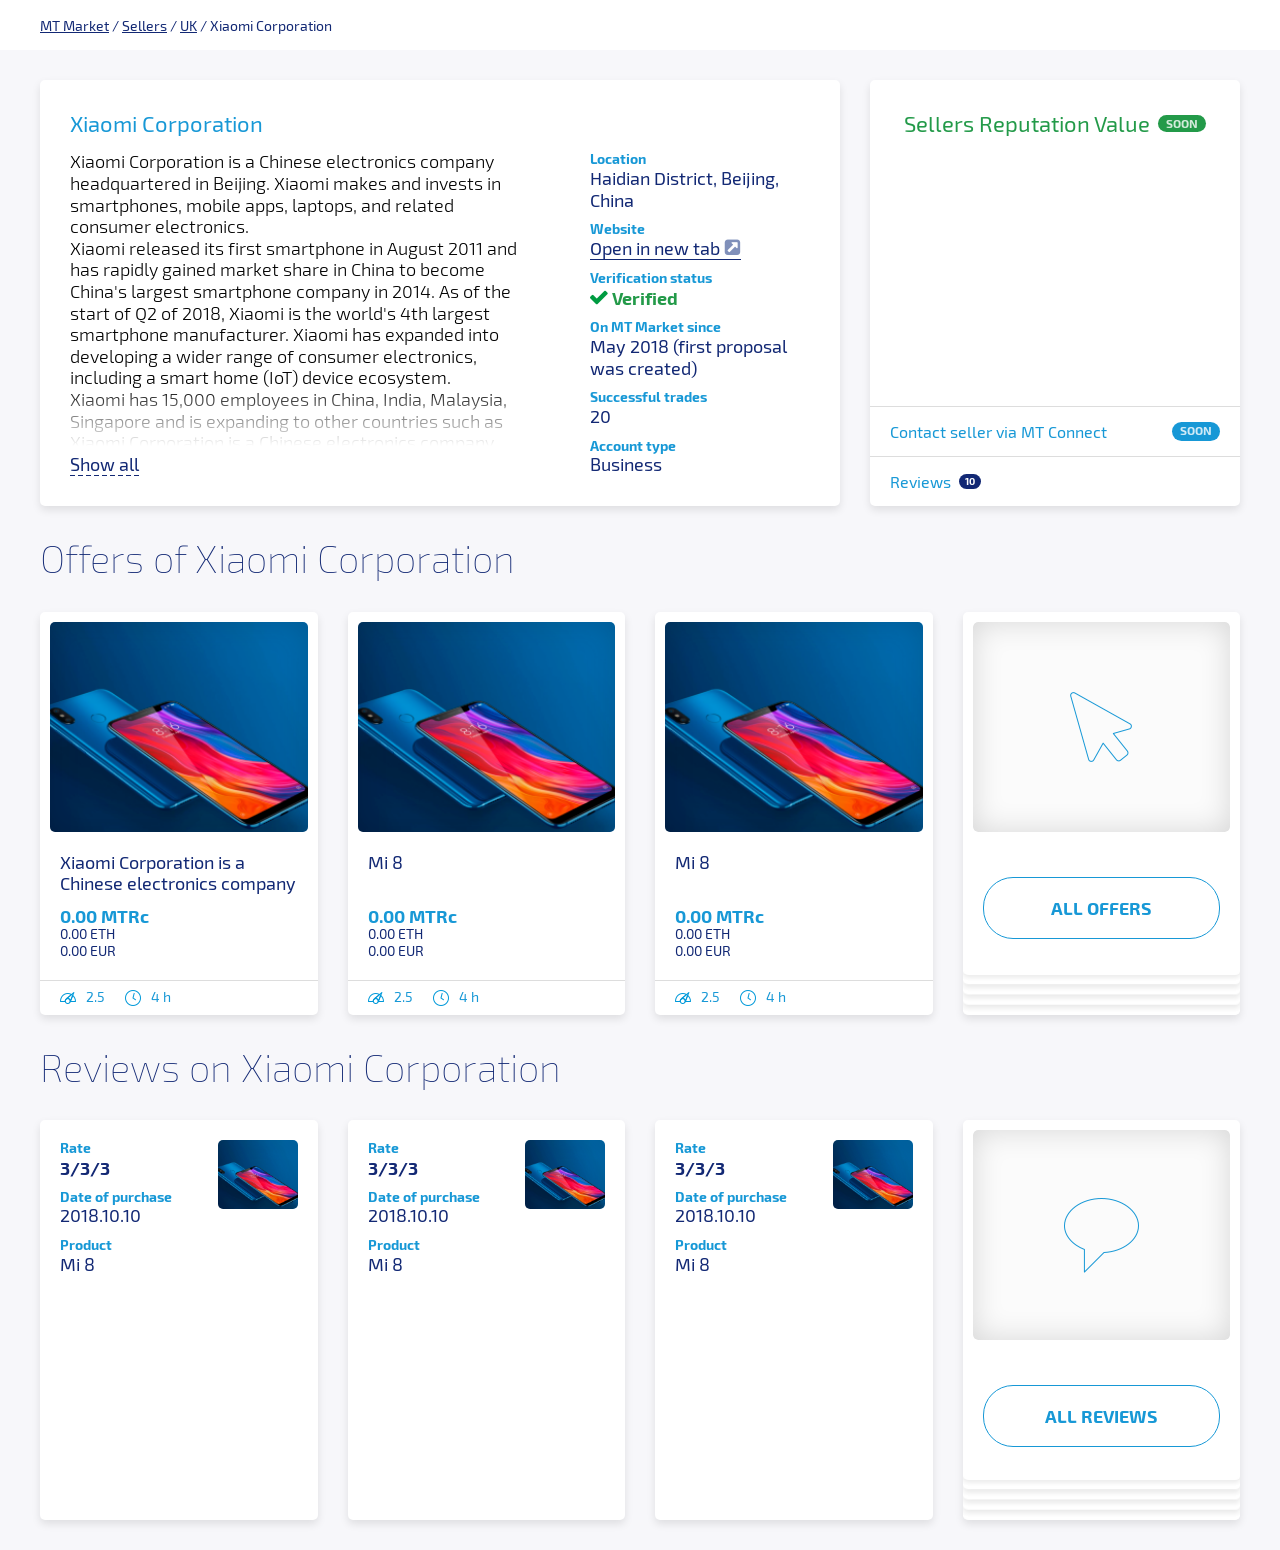
==== home.html @ 1fbaf32f "Heroku static site" ====
<html>
<head>
    <meta charset="UTF-8">
    <link rel="stylesheet" href="assets/css/reset.css">
    <link rel="stylesheet" href="assets/css/fonts.css">
    <link rel="stylesheet" href="assets/css/common.css">
    <link rel="stylesheet" href="assets/css/dashboard.css">
</head>
<body>
    <div>
        <div class="breadcrumbs">
            <div class="wrapper">
                <div class="breadcrumbs__list">
                    <span class="breadcrumbs__item">
                        <span class="link">MT Market</span>
                    </span>
                    <span class="breadcrumbs__item">
                        <span class="link">Sellers</span>
                    </span>
                    <span class="breadcrumbs__item">
                        <span class="link">UK</span>
                    </span>
                    <span class="breadcrumbs__item">Xiaomi Corporation</span>
                </div>
            </div>
        </div>
        <div class="dashboard">
            <div class="wrapper">
                <div class="summary">
                    <div class="summary__item info">
                        <div class="info__header">Xiaomi Corporation</div>
                        <div class="info__body">
                            <div class="info__description">
                                <div class="description__text">
                                    <p>Xiaomi Corporation is a Chinese electronics company headquartered in Beijing. Xiaomi makes and invests in smartphones, mobile apps, laptops, and related consumer electronics.</p>
                                    <p>Xiaomi released its first smartphone in August 2011 and has rapidly gained market share in China to become China's largest smartphone company in 2014. As of the start of Q2 of 2018, Xiaomi is the world's 4th largest smartphone manufacturer. Xiaomi has expanded into developing a wider range of consumer electronics, including a smart home (IoT) device ecosystem.</p>
                                    <p>Xiaomi has 15,000 employees in China, India, Malaysia, Singapore and is expanding to other countries such as</p>
                                    <p>Xiaomi Corporation is a Chinese electronics company headquartered in Beijing. Xiaomi makes and invests in smartphones, mobile apps, laptops, and related consumer electronics.</p>
                                    <p>Xiaomi released its first smartphone in August 2011 and has rapidly gained market share in China to become China's largest smartphone company in 2014. As of the start of Q2 of 2018, Xiaomi is the world's 4th largest smartphone manufacturer. Xiaomi has expanded into developing a wider range of consumer electronics, including a smart home (IoT) device ecosystem.</p>
                                    <p>Xiaomi has 15,000 employees in China, India, Malaysia, Singapore and is expanding to other countries such as</p>
                                </div>
                                <div class="description__more">Show all</div>
                            </div>
                            <div class="info__list">
                                <div class="info__item">
                                    <div class="info__dt">Location</div>
                                    <div class="info__dd">Haidian District, Beijing, China</div>
                                </div>
                                <div class="info__item">
                                    <div class="info__dt">Website</div>
                                    <div class="info__dd">
                                        <div class="info__link">Open in new tab <img src="assets/images/link.png" alt=""/></div>
                                    </div>
                                </div>
                                <div class="info__item">
                                    <div class="info__dt">Verification status</div>
                                    <div class="info__dd">
                                        <img src="assets/images/verified.png" alt=""/>
                                        <span class="status--verified">Verified</span>
                                    </div>
                                </div>
                                <div class="info__item">
                                    <div class="info__dt">On MT Market since</div>
                                    <div class="info__dd">May 2018 (first proposal was created)</div>
                                </div>
                                <div class="info__item">
                                    <div class="info__dt">Successful trades</div>
                                    <div class="info__dd">20</div>
                                </div>
                                <div class="info__item">
                                    <div class="info__dt">Account type</div>
                                    <div class="info__dd">Business</div>
                                </div>
                            </div>
                        </div>
                    </div>
                    <div class="summary__item reputation">
                        <div class="reputation__header">
                            <span>Sellers Reputation Value</span>
                            <span class="badge badge--green">Soon</span>
                        </div>
                        <div class="reputation__body">
                            <div class="reputation__widget"></div>
                        </div>
                        <div class="reputation__section">
                            <div class="reputation__soon">
                                <span>Contact seller via MT Connect</span>
                                <span class="badge badge--blue">Soon</span>
                            </div>
                        </div>
                        <div class="reputation__section">
                            <span>Reviews</span>
                            <span class="badge badge--reviews">10</span>
                        </div>
                    </div>
                </div>
                <div class="offers">
                    <div class="offers__header">Offers of Xiaomi Corporation</div>
                    <div class="offers__body">
                        <div class="offers__item offer">
                            <div class="offer__body">
                                <div class="offer__cover" style="background-image: url(assets/images/147.png)"></div>
                                <div class="offer__text">
                                    <div class="offer__title">Xiaomi Corporation is a Chinese electronics company headquartered in Beijing. Xiaomi makes and invests in smartphones, mobile apps, laptops, and related consumer electronics.</div>
                                    <div class="offer__price price">
                                        <div class="price__mtr">0.00 MTRc</div>
                                        <div class="price__eth">0.00 ETH</div>
                                        <div class="price__eur">0.00 EUR</div>
                                    </div>
                                </div>
                            </div>
                            <div class="offer__footer">
                                <div class="offer__badge">
                                    <img class="badge__icon" src="assets/images/rating.png" alt="Rating:"/>
                                    <span>2.5</span>
                                </div>
                                <div class="offer__badge">
                                    <img class="badge__icon" src="assets/images/time.png" alt="Rating:"/>
                                    <span>4 h</span>
                                </div>
                            </div>
                        </div>
                        <div class="offers__item offer">
                            <div class="offer__body">
                                <div class="offer__cover" style="background-image: url(assets/images/147.png)"></div>
                                <div class="offer__text">
                                    <div class="offer__title">Mi 8</div>
                                    <div class="offer__price price">
                                        <div class="price__mtr">0.00 MTRc</div>
                                        <div class="price__eth">0.00 ETH</div>
                                        <div class="price__eur">0.00 EUR</div>
                                    </div>
                                </div>
                            </div>
                            <div class="offer__footer">
                                <div class="offer__badge">
                                    <img class="badge__icon" src="assets/images/rating.png" alt="Rating:"/>
                                    <span>2.5</span>
                                </div>
                                <div class="offer__badge">
                                    <img class="badge__icon" src="assets/images/time.png" alt="Rating:"/>
                                    <span>4 h</span>
                                </div>
                            </div>
                        </div>
                        <div class="offers__item offer">
                            <div class="offer__body">
                                <div class="offer__cover" style="background-image: url(assets/images/147.png)"></div>
                                <div class="offer__text">
                                    <div class="offer__title">Mi 8</div>
                                    <div class="offer__price price">
                                        <div class="price__mtr">0.00 MTRc</div>
                                        <div class="price__eth">0.00 ETH</div>
                                        <div class="price__eur">0.00 EUR</div>
                                    </div>
                                </div>
                            </div>
                            <div class="offer__footer">
                                <div class="offer__badge">
                                    <img class="badge__icon" src="assets/images/rating.png" alt="Rating:"/>
                                    <span>2.5</span>
                                </div>
                                <div class="offer__badge">
                                    <img class="badge__icon" src="assets/images/time.png" alt="Rating:"/>
                                    <span>4 h</span>
                                </div>
                            </div>
                        </div>
                        <div class="offers__item offer offer--more">
                            <div class="offer__body">
                                <div class="offer__cover">
                                    <img class="cover__icon" src="assets/images/offers.png" alt=""/>
                                </div>
                                <button class="offer__button">All Offers</button>
                            </div>
                        </div>
                    </div>
                    <div class="reviews">
                        <div class="reviews__header">
                            Reviews on Xiaomi Corporation
                        </div>
                        <div class="reviews__body">
                            <div class="reviews__item review">
                                <div class="review__cover cover--small" style="background-image: url(assets/images/147.png)"></div>
                                <div class="review__dl">
                                    <div class="review__dt">Rate</div>
                                    <div class="review__dd stronger">3/3/3</div>
                                </div>
                                <div class="review__dl">
                                    <div class="review__dt">Date of purchase</div>
                                    <div class="review__dd">2018.10.10</div>
                                </div>
                                <div class="review__dl">
                                    <div class="review__dt">Product</div>
                                    <div class="review__dd">Mi 8</div>
                                </div>
                            </div>
                            <div class="reviews__item review">
                                <div class="review__cover cover--small" style="background-image: url(assets/images/147.png)"></div>
                                <div class="review__dl">
                                    <div class="review__dt">Rate</div>
                                    <div class="review__dd stronger">3/3/3</div>
                                </div>
                                <div class="review__dl">
                                    <div class="review__dt">Date of purchase</div>
                                    <div class="review__dd">2018.10.10</div>
                                </div>
                                <div class="review__dl">
                                    <div class="review__dt">Product</div>
                                    <div class="review__dd">Mi 8</div>
                                </div>
                            </div>
                            <div class="reviews__item review">
                                <div class="review__cover cover--small" style="background-image: url(assets/images/147.png)"></div>
                                <div class="review__dl">
                                    <div class="review__dt">Rate</div>
                                    <div class="review__dd stronger">3/3/3</div>
                                </div>
                                <div class="review__dl">
                                    <div class="review__dt">Date of purchase</div>
                                    <div class="review__dd">2018.10.10</div>
                                </div>
                                <div class="review__dl">
                                    <div class="review__dt">Product</div>
                                    <div class="review__dd">Mi 8</div>
                                </div>
                            </div>
                            <div class="reviews__item review review--more">
                                <div class="review__cover">
                                    <img class="cover__icon" src="assets/images/reviews.png" alt=""/>
                                </div>
                                <div class="review__button">All Reviews</div>
                            </div>
                        </div>
                    </div>
                </div>
            </div>
        </div>
    </div>
</body>
</html>
---- assets/css/fonts.css ----
@font-face {
    font-family: 'Exo 2';
    src: url('../fonts/exo2-100.woff2') format('woff2');
    font-weight: 100;
}

@font-face {
    font-family: 'Exo 2';
    src: url('../fonts/exo2-300.woff2') format('woff2');
    font-weight: 300;
}

@font-face {
    font-family: 'Exo 2';
    src: url('../fonts/exo2-400.woff2') format('woff2');
    font-weight: 400;
}

@font-face {
    font-family: 'Exo 2';
    src: url('../fonts/exo2-700.woff2') format('woff2');
    font-weight: 700;
}
---- assets/css/common.css ----
html {
    font-family: 'Exo 2', sans-serif;
    font-size: 16px;
    line-height: 1.5;
    background: #f7f7fa;
}
---- assets/css/dashboard.css ----
.wrapper {
    max-width: 1230px;
    padding-left: 15px;
    padding-right: 15px;
    margin: 0 auto;
}

.link {
    text-decoration: underline;
}

.stronger {
    font-weight: 700;
}





.breadcrumbs {
    background: white;
}

.breadcrumbs__list {
    display: flex;
    align-items: center;
    height: 50px;
}

.breadcrumbs__item {
    font-size: 14px;
    color: #122874;
}

.breadcrumbs__item:not(:last-of-type):after {
    content: '/';
    margin-right: 3px;
}





.dashboard {
    padding: 30px 0;
    line-height: 1.2;
}

.summary {
    display: flex;
}

.summary__item {
    border-radius: 5px;
    background: white;
}





.info {
    flex-grow: 1;
    margin-right: 30px;
    padding: 30px;
    box-shadow: 0 4px 8px rgba(0,0,0, .1);
    font-size: 18px;
}

.info__header {
    margin-bottom: 15px;
    font-size: 22px;
    color: #1798d6;
}

.info__body {
    display: flex;
}



.info__description {
    flex-grow: 1;
    position: relative;
    overflow: hidden;
    margin-right: 60px;
}

.info__description:after {
    pointer-events: none;
    content: '';
    display: block;
    position: absolute;
    bottom: 0;
    left: 0;
    right: 0;
    height: 60px;
    border-bottom: 30px solid white;
    background: -moz-linear-gradient(top, rgba(255,255,255,0) 0%, rgba(255,255,255,1) 100%);
    background: -webkit-linear-gradient(top, rgba(255,255,255,0) 0%,rgba(255,255,255,1) 100%);
    background: linear-gradient(to bottom, rgba(255,255,255,0) 0%,rgba(255,255,255,1) 100%);
    filter: progid:DXImageTransform.Microsoft.gradient(startColorstr='#00ffffff', endColorstr='#ffffff',GradientType=0);
}

.description__text {
    position: absolute;
    font-weight: 300;
}

.description__more {
    position: absolute;
    bottom: 0;
    z-index: 1;
    color: #122874;
    background: linear-gradient(to right, #122874 60%, rgba(255,255,255,0) 0%) left bottom / 8px 1px repeat-x;
}



.info__list {
    flex-shrink: 0;
    width: 220px;
}

.info__item:not(:last-of-type) {
    margin-bottom: 10px;
}

.info__dt {
    font-size: 14px;
    font-weight: 700;
    color: #1798d6;
}

.info__dd {
    color: #122874;
}

.info__link {
    display: inline;
    border-bottom: 1px solid #122874;
}

.status--verified {
    font-weight: 700;
    color: #239a49;
}





.reputation {
    flex-shrink: 0;
    display: flex;
    flex-direction: column;
    width: 370px;
    box-shadow: 0 4px 8px rgba(0,0,0, .1);
}

.reputation__header {
    display: flex;
    justify-content: center;
    align-items: center;
    padding: 30px 30px 0;
    font-size: 22px;
    color: #239a49;
}

.badge--green {
    margin-left: 8px;
    display: inline-block;
    line-height: 17px;
    padding: 0 8px;
    border-radius: 1000px;
    background: #239a49;
    font-size: 12px;
    font-weight: 700;
    text-transform: uppercase;
    color: rgba(255, 255, 255, .8);
}

.reputation__body {
    flex-grow: 1;
}



.reputation__section {
    display: flex;
    align-items: center;
    padding: 0 20px;
    border-top: 1px solid #ddd;
    height: 50px;
    color: #1798d6;
}

.reputation__soon {
    flex-grow: 1;
    display: flex;
    justify-content: space-between;
}

.badge--blue {
    margin-left: 8px;
    display: inline-block;
    line-height: 17px;
    padding: 0 8px;
    border-radius: 1000px;
    background: #1798d6;
    font-size: 12px;
    font-weight: 700;
    text-transform: uppercase;
    color: rgba(255, 255, 255, .8);
}

.badge--reviews {
    margin-left: 8px;
    line-height: 15px;
    border-radius: 1000px;
    padding: 0 6px;
    background: #122874;
    font-size: 10px;
    font-weight: 900;
    color: white;
}



                                                    /*OFFERS*/

.offers {
    margin-top: 30px;
}

.offers__header {
    font-size: 38px;
    font-weight: 100;
    color: #122874;
    margin-bottom: 30px;
}

.offers__body {
    display: -ms-grid;
    display: grid;
    -ms-grid-columns: 1fr 30px 1fr 30px 1fr 30px 1fr;
    grid-auto-columns: 1fr 30px 1fr 30px 1fr 30px 1fr;
}



.offers__item:nth-child(2) {
    -ms-grid-column: 3;
    grid-column: 3;
}

.offers__item:nth-child(3) {
    -ms-grid-column: 5;
    grid-column: 5;
}

.offers__item:nth-child(4) {
    -ms-grid-column: 7;
    grid-column: 7;
}



.offer {
    font-size: 14px;
    background: white;
    border-radius: 5px;
    box-shadow: 0 4px 8px rgba(0,0,0, .1);
}

.offer__body {
    padding: 10px;
}

.offer__cover {
    display: flex;
    justify-content: center;
    align-items: center;
    position: relative;
    height: 210px;
    width: 100%;
    overflow: hidden;
    background-color: #fbfbfb;
    background-position: center;
    background-size: cover;
    background-repeat: no-repeat;
    border-radius: 5px;
}

.offer__cover:after {
    content: '';
    display: block;
    position: absolute;
    top: 0;
    left: 0;
    right: 0;
    bottom: 0;
    border-radius: 5px;
    box-shadow: 0 0 30px rgba(0,0,0, .15) inset;
}

.offer__text {
    padding: 20px 10px 10px;
    color: #122874;
}

.offer__title {
    height: 43px;
    overflow: hidden;
    text-overflow: ellipsis;
    font-size: 18px;
    margin-bottom: 10px;
}

.price__mtr {
    font-size: 18px;
    font-weight: 900;
    color: #1798d6;
}



.offer__footer {
    display: flex;
    align-items: center;
    height: 35px;
    padding: 0 20px;
    color: #1798d6;
    border-top: 1px solid #ddd;
}

.offer__badge {
    display: flex;
    align-items: center;
}

.offer__badge:not(:last-of-type) {
    margin-right: 20px;
}

.badge__icon {
    margin-right: 10px;
}


.offer__button {
    margin: 45px 10px 0;
    width: calc(100% - 20px);
    line-height: 60px;
    border-radius: 30px;
    border: 1px solid #1798d6;
    text-align: center;
    font-size: 18px;
    font-weight: 900;
    text-transform: uppercase;
    color: #1798d6;
}

.offer--more {
    position: relative;
    overflow: hidden;
}

.offer--more:after {
    content: '';
    display: block;
    position: absolute;
    bottom: 0;
    left: 0;
    right: 0;
    height: 50px;
    background: url(../images/shadow.png) top left / 100% 10px no-repeat, url(../images/shadows.png) bottom left / 100% auto;
}



                                                    /*REVIEWS*/

.reviews {
    margin-top: 30px;
}

.reviews__header {
    font-size: 38px;
    font-weight: 100;
    color: #122874;
    margin-bottom: 30px;
}

.reviews__body {
    display: -ms-grid;
    display: grid;
    -ms-grid-columns: 1fr 30px 1fr 30px 1fr 30px 1fr;
    grid-auto-columns: 1fr 30px 1fr 30px 1fr 30px 1fr;
}



.reviews__item:nth-child(2) {
    -ms-grid-column: 3;
    grid-column: 3;
}

.reviews__item:nth-child(3) {
    -ms-grid-column: 5;
    grid-column: 5;
}

.reviews__item:nth-child(4) {
    -ms-grid-column: 7;
    grid-column: 7;
}



.review {
    position: relative;
    height: 400px;
    padding: 20px;
    font-size: 18px;
    background: white;
    border-radius: 5px;
    box-shadow: 0 4px 8px rgba(0,0,0, .1);
}

.review--more {
    padding: 10px;
}

.review__cover {
    display: flex;
    justify-content: center;
    align-items: center;
    position: relative;
    height: 210px;
    width: 100%;
    overflow: hidden;
    background-color: #fbfbfb;
    background-position: center;
    background-size: cover;
    background-repeat: no-repeat;
    border-radius: 5px;
}

.review__cover:after {
    content: '';
    display: block;
    position: absolute;
    top: 0;
    left: 0;
    right: 0;
    bottom: 0;
    border-radius: 5px;
    box-shadow: 0 0 30px rgba(0,0,0, .15) inset;
}

.cover--small {
    position: absolute;
    top: 20px;
    right: 20px;
    width: 80px;
    height: 69px;
}



.review__button {
    margin: 45px 10px 0;
    width: calc(100% - 20px);
    line-height: 60px;
    border-radius: 30px;
    border: 1px solid #1798d6;
    text-align: center;
    font-size: 18px;
    font-weight: 900;
    text-transform: uppercase;
    color: #1798d6;
}

.review--more {
    position: relative;
    overflow: hidden;
}

.review--more:after {
    content: '';
    display: block;
    position: absolute;
    bottom: 0;
    left: 0;
    right: 0;
    height: 50px;
    background: url(../images/shadow.png) top left / 100% 10px no-repeat, url(../images/shadows.png) bottom left / 100% auto;
}

.review__dl:not(:last-of-type) {
    margin-bottom: 10px;
}

.review__dt {
    font-size: 14px;
    font-weight: 700;
    color: #1798d6;
}

.review__dd {
    color: #122874;
}
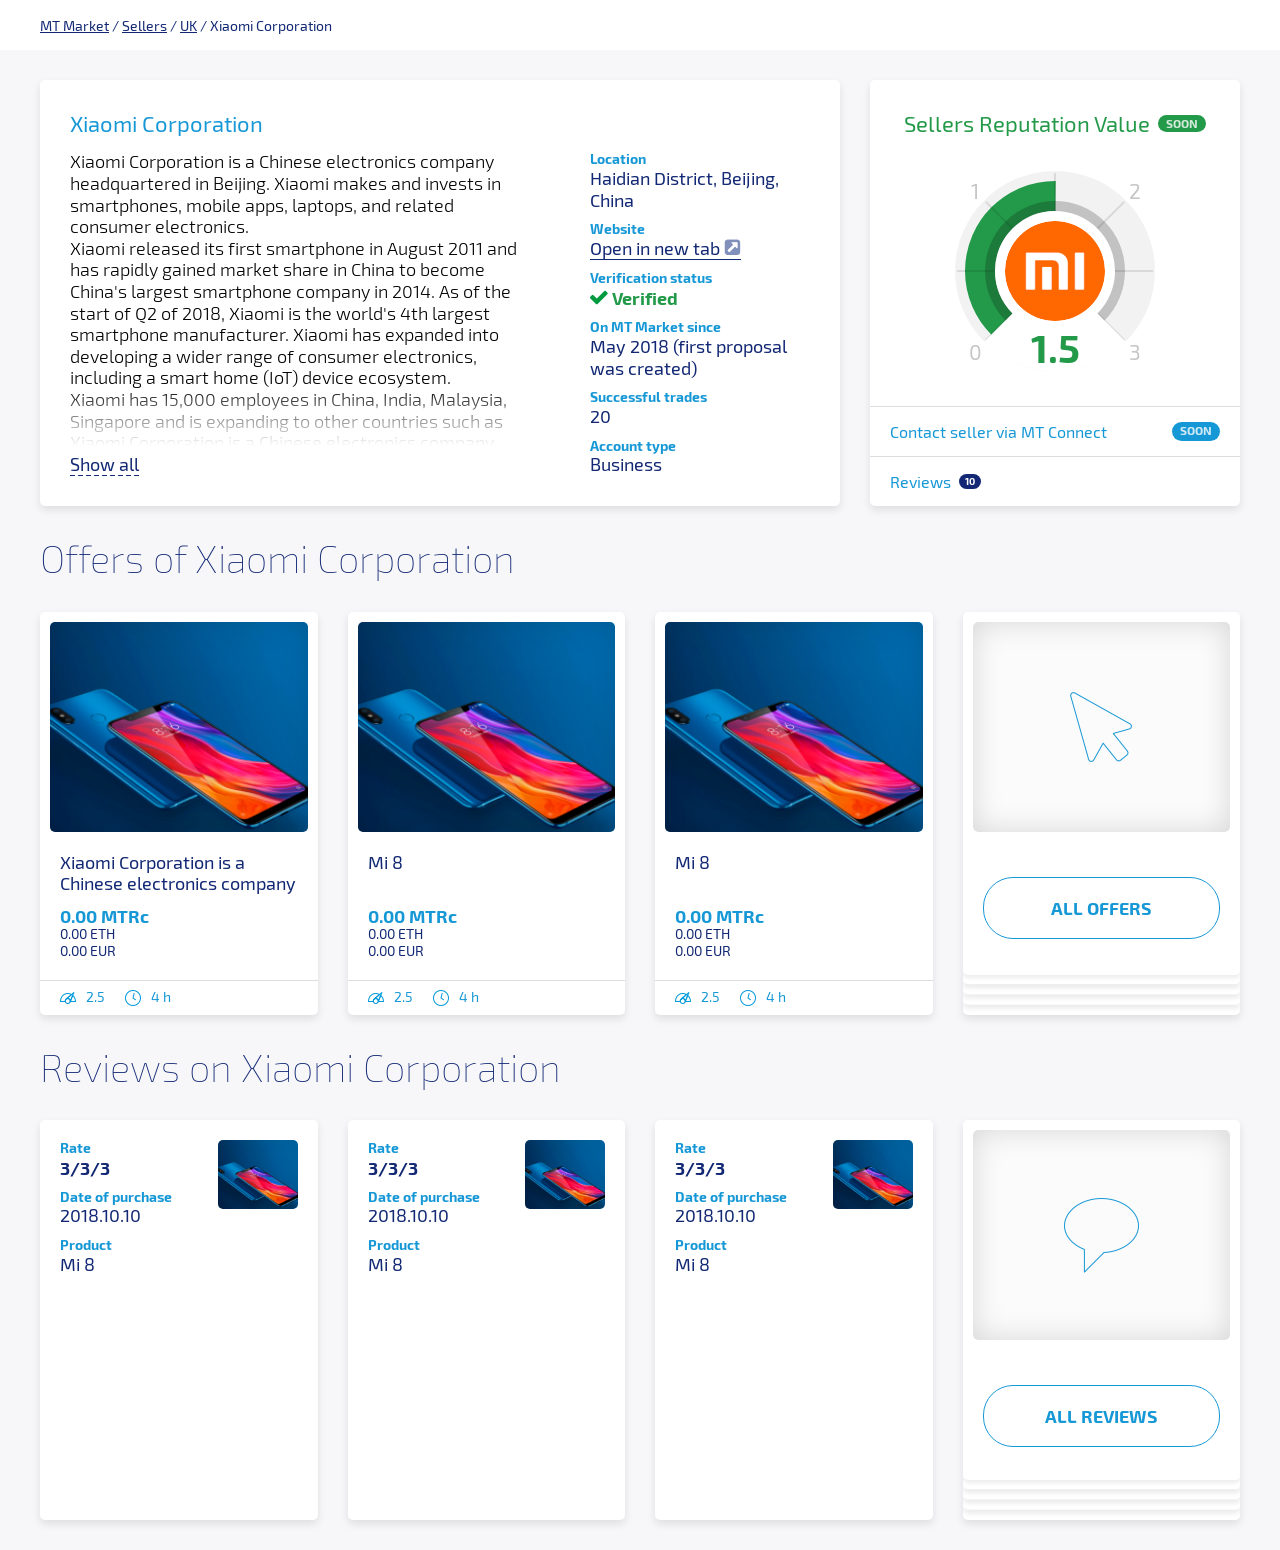
==== commit 0c188756: "Added reputation widget" ====
--- a/home.html
+++ b/home.html
@@ -80,7 +80,28 @@
                             <span class="badge badge--green">Soon</span>
                         </div>
                         <div class="reputation__body">
-                            <div class="reputation__widget"></div>
+                            <div class="reputation__widget widget">
+                                <div class="widget__number">0</div>
+                                <div class="widget__number">1</div>
+                                <div class="widget__number">2</div>
+                                <div class="widget__number">3</div>
+                                <div class="widget__body">
+                                    <svg version="1.1" xmlns="http://www.w3.org/2000/svg" x="0px" y="0px"
+                                         width="200px" height="200px" viewBox="0 0 200 200" xml:space="preserve">
+                                        <circle class="widget__back" cx="100" cy="100" r="100"/>
+                                        <circle class="widget__progress progress--135" cx="100" cy="100" r="75"/>
+                                        <rect x="99" y="2" class="widget__line" width="2" height="196"/>
+                                        <rect x="99" y="2" transform="matrix(0.7071 0.7071 -0.7071 0.7071 100 -41.4214)" class="widget__line" width="2" height="196"/>
+                                        <rect x="99" y="2" transform="matrix(4.545637e-13 1 -1 4.545637e-13 200 -4.591527e-11)" class="widget__line" width="2" height="196"/>
+                                        <rect x="99" y="2" transform="matrix(-0.7071 0.7071 -0.7071 -0.7071 241.4214 100)" class="widget__line" width="2" height="196"/>
+                                        <circle class="widget__shadow" cx="100" cy="100" r="70"/>
+                                        <circle class="widget__space" cx="100" cy="100" r="60"/>
+                                        <path class="widget__space" d="M100,100V0c26.5,0,52,10.5,70.7,29.3S200,73.5,200,100H100z"/>
+                                    </svg>
+                                </div>
+                                <div class="widget__rating">1.5</div>
+                                <div class="widget__logo" style="background-image: url(assets/images/logo.png)"></div>
+                            </div>
                         </div>
                         <div class="reputation__section">
                             <div class="reputation__soon">
@@ -229,7 +250,7 @@
                                 <div class="review__cover">
                                     <img class="cover__icon" src="assets/images/reviews.png" alt=""/>
                                 </div>
-                                <div class="review__button">All Reviews</div>
+                                <button class="review__button">All Reviews</button>
                             </div>
                         </div>
                     </div>
--- a/assets/css/dashboard.css
+++ b/assets/css/dashboard.css
@@ -182,6 +182,119 @@
 
 .reputation__body {
     flex-grow: 1;
+    display: flex;
+    justify-content: center;
+    align-items: center;
+}
+
+
+
+.widget {
+    display: flex;
+    justify-content: center;
+    align-items: center;
+    position: relative;
+}
+
+.widget__body {
+    transform: rotate(135deg);
+}
+
+.widget__back {
+    fill:#F2F2F2;
+}
+
+.widget__line {
+    opacity:0.1;
+}
+
+.widget__progress {
+    fill:none;
+    stroke:#239A49;
+    stroke-width:30;
+    stroke-miterlimit:10;
+}
+
+.widget__shadow {
+    opacity:0.2;
+}
+
+.widget__space{
+    fill:#FFFFFF;
+}
+
+.progress--45 {
+    stroke-dasharray:59,1000;
+}
+
+.progress--90 {
+    stroke-dasharray:118,1000;
+}
+
+.progress--135 {
+    stroke-dasharray:177,1000;
+}
+
+.progress--180 {
+    stroke-dasharray:236,1000;
+}
+
+.progress--225 {
+    stroke-dasharray:295,1000;
+}
+
+.progress--270 {
+    stroke-dasharray:352,1000;
+}
+
+.widget__number {
+    position: absolute;
+    font-size: 21px;
+    color: #c6c6c8;
+}
+
+.widget__number:nth-of-type(1) {
+    bottom: 20px;
+    left: 20px;
+    transform: translate(-50%, 50%);
+}
+
+.widget__number:nth-of-type(2) {
+    top: 20px;
+    left: 20px;
+    transform: translate(-50%, -50%);
+}
+
+.widget__number:nth-of-type(3) {
+    top: 20px;
+    right: 20px;
+    transform: translate(50%, -50%);
+}
+
+.widget__number:nth-of-type(4) {
+    bottom: 20px;
+    right: 20px;
+    transform: translate(50%, 50%);
+}
+
+.widget__rating {
+    position: absolute;
+    bottom: 0;
+    left: 50%;
+    transform: translateX(-50%);
+    font-size: 40px;
+    font-weight: 700;
+    color: #239a49;
+}
+
+.widget__logo {
+    position: absolute;
+    top: 50px;
+    left: 50px;
+    width: 100px;
+    height: 100px;
+    border-radius: 50%;
+    background: white center / cover no-repeat;
 }
 
 
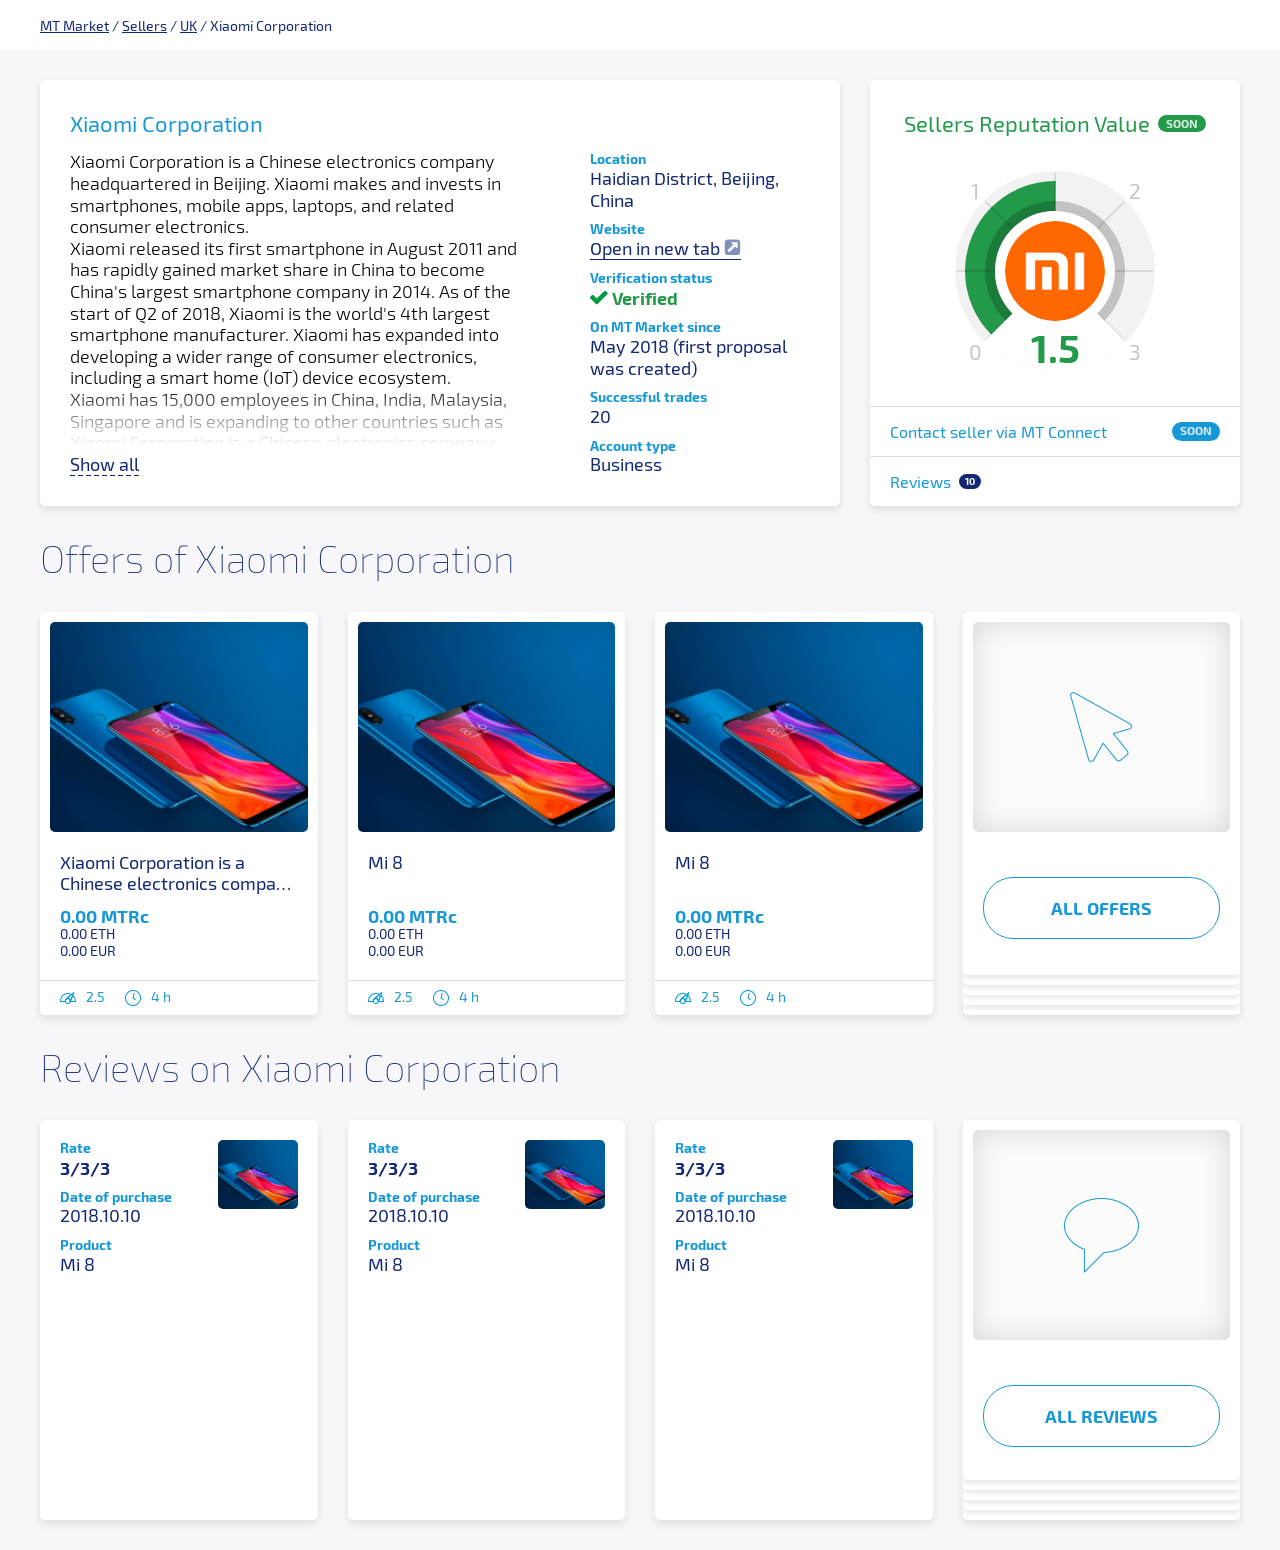
==== commit 1a023a0d: "Mobile markup" ====
--- a/home.html
+++ b/home.html
@@ -1,6 +1,7 @@
 <html>
 <head>
     <meta charset="UTF-8">
+    <meta name="viewport" content="width=device-width, initial-scale=1.0">
     <link rel="stylesheet" href="assets/css/reset.css">
     <link rel="stylesheet" href="assets/css/fonts.css">
     <link rel="stylesheet" href="assets/css/common.css">
@@ -30,6 +31,7 @@
                     <div class="summary__item info">
                         <div class="info__header">Xiaomi Corporation</div>
                         <div class="info__body">
+                            <input type="checkbox" id="toggle" class="info__toggle"/>
                             <div class="info__description">
                                 <div class="description__text">
                                     <p>Xiaomi Corporation is a Chinese electronics company headquartered in Beijing. Xiaomi makes and invests in smartphones, mobile apps, laptops, and related consumer electronics.</p>
@@ -39,7 +41,7 @@
                                     <p>Xiaomi released its first smartphone in August 2011 and has rapidly gained market share in China to become China's largest smartphone company in 2014. As of the start of Q2 of 2018, Xiaomi is the world's 4th largest smartphone manufacturer. Xiaomi has expanded into developing a wider range of consumer electronics, including a smart home (IoT) device ecosystem.</p>
                                     <p>Xiaomi has 15,000 employees in China, India, Malaysia, Singapore and is expanding to other countries such as</p>
                                 </div>
-                                <div class="description__more">Show all</div>
+                                <label for="toggle" class="description__more">Show all</label>
                             </div>
                             <div class="info__list">
                                 <div class="info__item">
--- a/assets/css/dashboard.css
+++ b/assets/css/dashboard.css
@@ -78,6 +78,10 @@
 }
 
 
+
+.info__toggle {
+    display: none;
+}
 
 .info__description {
     flex-grow: 1;
@@ -102,9 +106,17 @@
     filter: progid:DXImageTransform.Microsoft.gradient(startColorstr='#00ffffff', endColorstr='#ffffff',GradientType=0);
 }
 
+.info__toggle:checked ~ .info__description:after {
+    display: none;
+}
+
 .description__text {
     position: absolute;
     font-weight: 300;
+}
+
+.info__toggle:checked ~ .info__description .description__text {
+    position: static;
 }
 
 .description__more {
@@ -115,6 +127,16 @@
     background: linear-gradient(to right, #122874 60%, rgba(255,255,255,0) 0%) left bottom / 8px 1px repeat-x;
 }
 
+.info__toggle:checked ~ .info__description .description__more {
+    display: none;
+}
+
+.description__more:hover {
+    cursor: pointer;
+    color: red;
+    background: linear-gradient(to right, red 60%, rgba(255,255,255,0) 0%) left bottom / 8px 1px repeat-x;
+}
+
 
 
 .info__list {
@@ -155,6 +177,7 @@
     display: flex;
     flex-direction: column;
     width: 370px;
+    max-height: 500px;
     box-shadow: 0 4px 8px rgba(0,0,0, .1);
 }
 
@@ -185,6 +208,7 @@
     display: flex;
     justify-content: center;
     align-items: center;
+    padding: 30px 0;
 }
 
 
@@ -357,7 +381,7 @@
     display: -ms-grid;
     display: grid;
     -ms-grid-columns: 1fr 30px 1fr 30px 1fr 30px 1fr;
-    grid-auto-columns: 1fr 30px 1fr 30px 1fr 30px 1fr;
+    grid-template-columns: 1fr 30px 1fr 30px 1fr 30px 1fr;
 }
 
 
@@ -384,6 +408,12 @@
     background: white;
     border-radius: 5px;
     box-shadow: 0 4px 8px rgba(0,0,0, .1);
+    transition: box-shadow .25s ease-in-out;
+}
+
+.offer:hover {
+    cursor: pointer;
+    box-shadow: 0 8px 32px rgba(0,0,0, .25);
 }
 
 .offer__body {
@@ -423,6 +453,9 @@
 }
 
 .offer__title {
+    display: -webkit-box;
+    -webkit-box-orient: vertical;
+    -webkit-line-clamp: 2;
     height: 43px;
     overflow: hidden;
     text-overflow: ellipsis;
@@ -472,6 +505,7 @@
     font-weight: 900;
     text-transform: uppercase;
     color: #1798d6;
+    transition: background .25s ease-in-out, color .25s ease-in-out;
 }
 
 .offer--more {
@@ -487,7 +521,12 @@
     left: 0;
     right: 0;
     height: 50px;
-    background: url(../images/shadow.png) top left / 100% 10px no-repeat, url(../images/shadows.png) bottom left / 100% auto;
+    background: url(../images/shadow.png) top left / 100% 10px no-repeat, url(../images/shadows.png) bottom left / 100% 10px;
+}
+
+.offer--more:hover .offer__button {
+    background: #1798d6;
+    color: white;
 }
 
 
@@ -509,7 +548,7 @@
     display: -ms-grid;
     display: grid;
     -ms-grid-columns: 1fr 30px 1fr 30px 1fr 30px 1fr;
-    grid-auto-columns: 1fr 30px 1fr 30px 1fr 30px 1fr;
+    grid-template-columns: 1fr 30px 1fr 30px 1fr 30px 1fr;
 }
 
 
@@ -539,6 +578,12 @@
     background: white;
     border-radius: 5px;
     box-shadow: 0 4px 8px rgba(0,0,0, .1);
+    transition: box-shadow .25s ease-in-out;
+}
+
+.review:hover {
+    cursor: pointer;
+    box-shadow: 0 8px 32px rgba(0,0,0, .25);
 }
 
 .review--more {
@@ -593,6 +638,7 @@
     font-weight: 900;
     text-transform: uppercase;
     color: #1798d6;
+    transition: background .25s ease-in-out, color .25s ease-in-out;
 }
 
 .review--more {
@@ -608,7 +654,12 @@
     left: 0;
     right: 0;
     height: 50px;
-    background: url(../images/shadow.png) top left / 100% 10px no-repeat, url(../images/shadows.png) bottom left / 100% auto;
+    background: url(../images/shadow.png) top left / 100% 10px no-repeat, url(../images/shadows.png) bottom left / 100% 10px;
+}
+
+.review--more:hover .review__button {
+    background: #1798d6;
+    color: white;
 }
 
 .review__dl:not(:last-of-type) {
@@ -623,4 +674,98 @@
 
 .review__dd {
     color: #122874;
+}
+
+
+
+
+
+@media screen and (max-width: 1199px) {
+    .summary {
+        flex-direction: column;
+    }
+
+    .summary__item {
+        margin-right: 0;
+        margin-bottom: 30px;
+    }
+
+
+
+    .info__body {
+        flex-direction: column;
+    }
+
+    .info__description {
+        margin-right: 0;
+        margin-bottom: 30px;
+    }
+
+    .info__description:after {
+        display: none;
+    }
+
+    .description__text {
+        position: static;
+    }
+
+    .description__more {
+        display: none;
+    }
+
+
+
+    .reputation {
+        width: auto;
+    }
+
+
+
+    .offers__body {
+        display: flex;
+        flex-direction: column;
+    }
+
+    .offers__item {
+        margin-bottom: 30px;
+    }
+
+    .offers__item:not(:first-of-type):not(:last-of-type) {
+        display: none;
+    }
+
+    .offer__title {
+        height: auto;
+    }
+
+    .offer__button {
+        margin-bottom: 70px;
+    }
+
+
+
+    .review {
+        height: auto;
+    }
+
+    .reviews__body {
+        display: flex;
+        flex-direction: column;
+    }
+
+    .reviews__item {
+        margin-bottom: 30px;
+    }
+
+    .reviews__item:not(:first-of-type):not(:last-of-type) {
+        display: none;
+    }
+
+    .review__title {
+        height: auto;
+    }
+
+    .review__button {
+        margin-bottom: 70px;
+    }
 }
